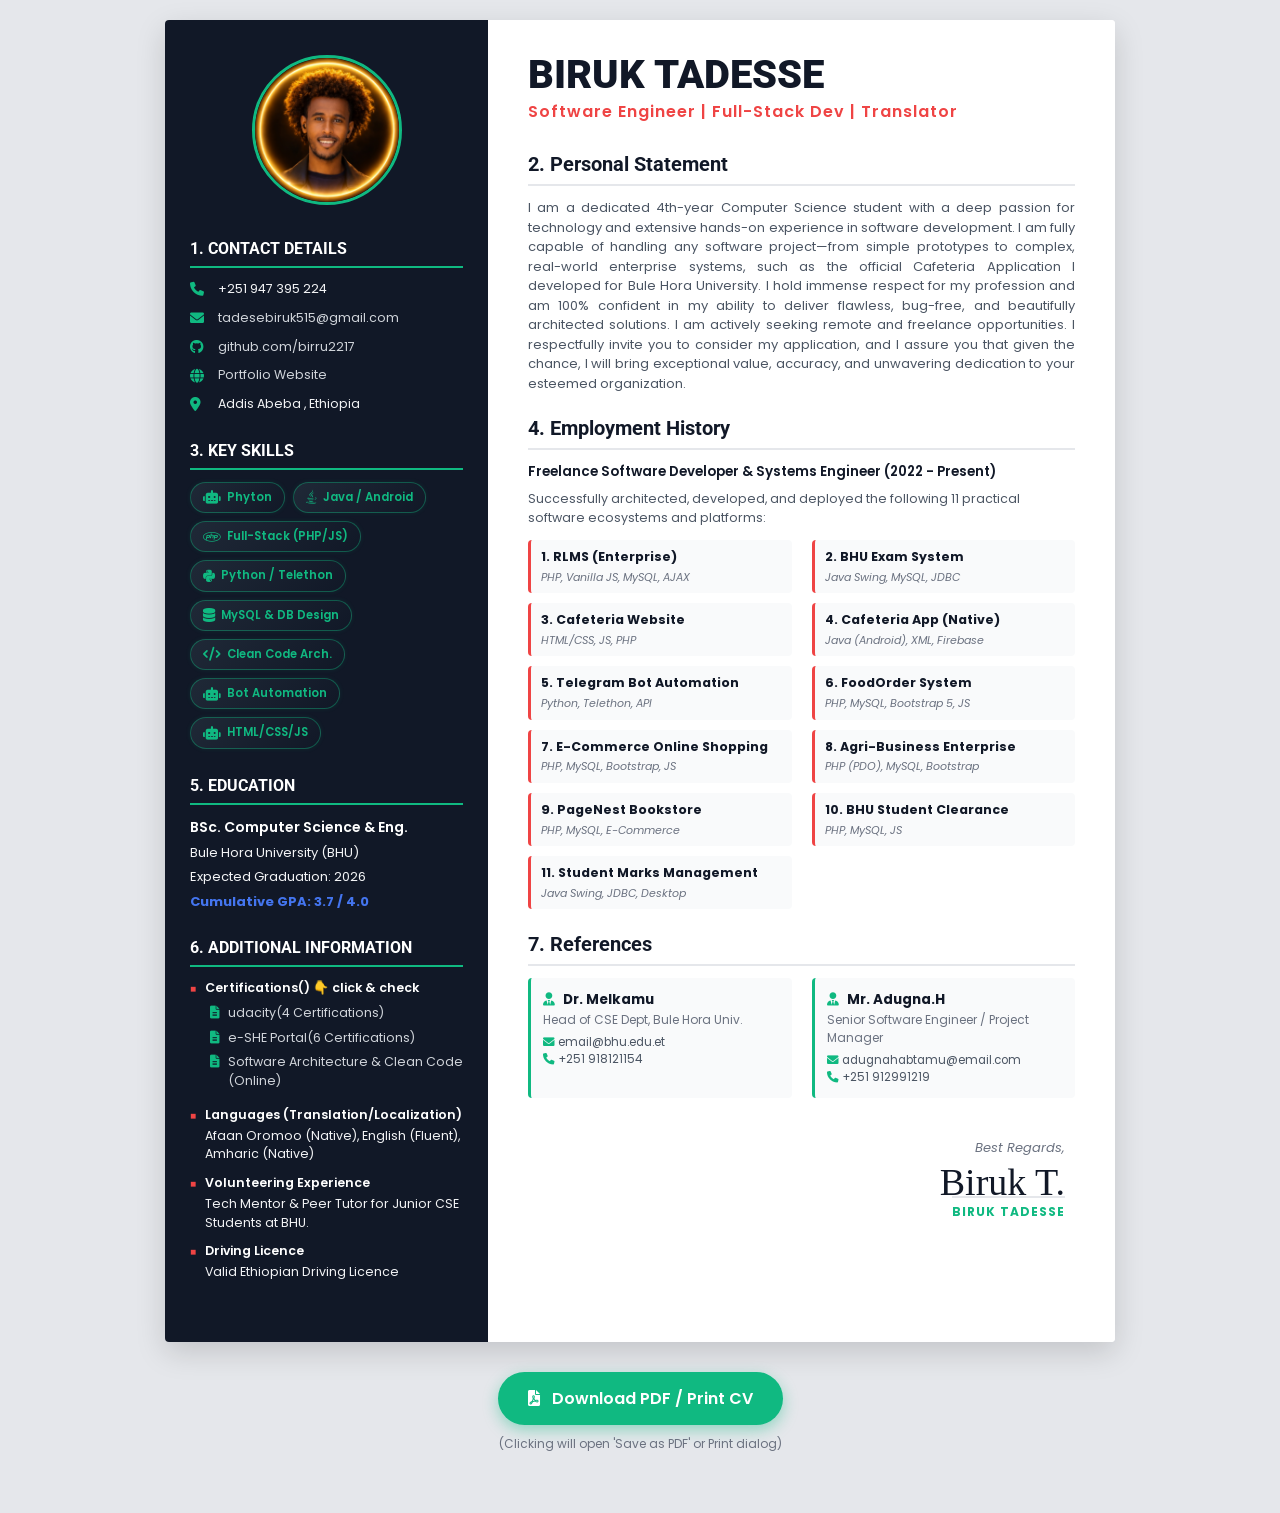
==== my_cv.html @ eb57b022 "Add files via upload" ====
<!DOCTYPE html>
<html lang="en">
<head>
    <meta charset="UTF-8">
    <meta name="viewport" content="width=device-width, initial-scale=1.0">
    <title>Biruk Tadesse - Professional CV</title>
    <link href="https://cdnjs.cloudflare.com/ajax/libs/font-awesome/6.0.0/css/all.min.css" rel="stylesheet">
    <style>
        @import url('https://fonts.googleapis.com/css2?family=Poppins:wght@300;400;500;600;700&family=Roboto:wght@300;400;700;900&display=swap');

        * {
            box-sizing: border-box;
            margin: 0;
            padding: 0;
        }

      body {
            font-family: 'Poppins', sans-serif;
            background-color: #e5e7eb;
            color: #1f2937;
            line-height: 1.5;
            padding: 20px 0; /* Gara olii fi gadii qofa iddoo bana */
            display: flex;
            flex-direction: column; /* Kun CV fi Button wal-jala (Gubbaa fi Jala) akka ta'an godha */
            align-items: center; /* Kun ammoo gidduugaleessa (Center) akka ta'an godha */
        }

        .cv-wrapper {
            display: flex;
            width: 100%;
            max-width: 950px;
            background-color: #ffffff;
            box-shadow: 0 10px 30px rgba(0,0,0,0.15);
            border-radius: 4px;
            overflow: hidden;
        }

        /* --- LEFT COLUMN --- */
        .left-column {
            width: 34%;
            background-color: #111827; 
            color: #f3f4f6;
            padding: 35px 25px;
        }

        .profile-pic-container {
            text-align: center;
            margin-bottom: 25px;
        }

        .profile-pic {
            width: 150px;
            height: 150px;
            border-radius: 50%;
            object-fit: cover;
            border: 3px solid #10b981; /* Red accent matching your template image */
        }

        .left-section {
            margin-bottom: 25px;
        }

        .section-title-left {
            font-family: 'Roboto', sans-serif;
            font-size: 16px;
            font-weight: 700;
            text-transform: uppercase;
            border-bottom: 2px solid #10b981;
            padding-bottom: 5px;
            margin-bottom: 12px;
            color: #ffffff;
        }

        /* 1. Contact Details */
        .contact-item {
            margin-bottom: 10px;
            font-size: 12.5px;
            display: flex;
            align-items: center;
            word-break: break-word;
        }

        .contact-icon {
            color: #10b981;
            width: 20px;
            margin-right: 8px;
            font-size: 14px;
        }

        .contact-item a {
            color: #d1d5db;
            text-decoration: none;
        }
.contact-item a:hover {
            color: #ef4444 !important; /* Halluu diimaa yeroo mouse irra qaban */
            text-decoration: underline;
        }
        /* 3. Key Skills */
        .skill-box { margin-bottom: 12px; }
        .skill-name { font-size: 12.5px; font-weight: 500; margin-bottom: 4px; }
        .progress-bg { width: 100%; height: 5px; background-color: #374151; border-radius: 3px; }
        .progress-fill { height: 100%; background-color: #783737; border-radius: 3px; }
/* Magic Badge Skills */
        .magic-badge {
            background: linear-gradient(135deg, #1f2937, #111827);
            color: #10b981;
            border: 1px solid rgba(16, 185, 129, 0.4);
            padding: 6px 12px;
            border-radius: 20px;
            font-size: 11.5px;
            font-weight: 600;
            display: flex;
            align-items: center;
            transition: all 0.3s ease;
            box-shadow: 0 0 5px rgba(16, 185, 129, 0.1);
            cursor: pointer;
        }
        .magic-badge i { 
            margin-right: 6px; 
            font-size: 14px; 
        }
        .magic-badge:hover {
            background: #10b981;
            color: #ffffff;
            box-shadow: 0 0 15px rgba(16, 185, 129, 0.7);
            transform: translateY(-2px);
            border-color: #10b981;
        }
        /* 5. Education */
        .edu-item { font-size: 13px; margin-bottom: 5px; }
        .edu-bold { font-weight: 600; color: #fff; font-size: 14px; }
        .edu-gpa { color: #4475ef; font-weight: bold; }

        /* 6. Additional Info */
        .add-info-list {
            list-style: none;
            font-size: 12.5px;
        }
        .add-info-list li {
            margin-bottom: 10px;
            padding-left: 15px;
            position: relative;
        }
        .add-info-list li::before {
            content: '■';
            color: #ef4444;
            position: absolute;
            left: 0;
            font-size: 10px;
            top: 2px;
        }
        .info-subtitle { font-weight: 600; color: #fff; display: block; margin-bottom: 2px;}

        /* --- RIGHT COLUMN --- */
        .right-column {
            width: 66%;
            padding: 35px 40px;
            background-color: #ffffff;
        }

        .header-name h1 {
            font-family: 'Roboto', sans-serif;
            font-size: 40px;
            font-weight: 900;
            color: #111827;
            text-transform: uppercase;
            line-height: 1;
        }

        .header-name h2 {
            font-size: 16px;
            color: #ef4444;
            font-weight: 600;
            letter-spacing: 1px;
            margin-top: 5px;
            margin-bottom: 25px;
        }

        .section-title-right {
            font-family: 'Roboto', sans-serif;
            font-size: 20px;
            font-weight: 700;
            color: #111827;
            border-bottom: 2px solid #e5e7eb;
            padding-bottom: 5px;
            margin-bottom: 12px;
            margin-top: 20px;
        }

        /* 2. Personal Statement */
        .personal-statement {
            font-size: 13px;
            color: #4b5563;
            text-align: justify;
        }

        /* 4. Employment History (11 Projects List) */
        .employment-intro {
            font-size: 13.5px;
            font-weight: 600;
            color: #111827;
            margin-bottom: 8px;
        }
        
        .projects-grid {
            display: grid;
            grid-template-columns: 1fr 1fr;
            gap: 10px 20px;
        }

        .project-item {
            font-size: 12.5px;
            color: #374151;
            background: #f9fafb;
            padding: 8px 10px;
            border-left: 3px solid #ef4444;
            border-radius: 4px;
        }

        .project-item strong {
            color: #111827;
            display: block;
            margin-bottom: 2px;
        }

        .tech-stack {
            font-size: 11px;
            color: #6b7280;
            font-style: italic;
        }

        /* 7. References */
        .reference-text {
            font-size: 13.5px;
            font-weight: 500;
            color: #4b5563;
            background: #f3f4f6;
            padding: 10px 15px;
            border-radius: 4px;
            display: inline-block;
        }

     @media print {
            body { padding: 0; background-color: #fff; }
            .cv-wrapper { box-shadow: none; border-radius: 0; max-width: 100%; margin: 0; }
            .no-print { display: none !important; } /* Yeroo print godhamu button ni dhokata */
            * { -webkit-print-color-adjust: exact !important; print-color-adjust: exact !important; }
        }
        /* Certification Links Styling */
        .cert-link {
            color: #d1d5db; /* Halluu adii gara daalachaatti dabu */
            text-decoration: none;
            font-size: 12.5px;
            display: flex;
            align-items: flex-start;
            margin-top: 6px;
            transition: color 0.3s ease;
        }
        .cert-link i {
            margin-top: 2px;
            margin-right: 8px;
            color: #10b981; /* Halluu magariisa */
            font-size: 13px;
        }
        .cert-link:hover {
            color: #10b981; /* Yeroo mouse irra qaban magariisa ta'a */
            text-decoration: underline;
        }
    </style>
</head>
<body>

    <div class="cv-wrapper">
        
        <!-- LEFT COLUMN -->
        <div class="left-column">
            
            <div class="profile-pic-container">
                <img src="profile.png" alt="Biruk Tadesse" class="profile-pic">
            </div>

            <!-- 1. Contact Details -->
            <div class="left-section">
                <div class="section-title-left">1. Contact Details</div>
                <div class="contact-item"><i class="fas fa-phone contact-icon"></i> +251 947 395 224</div>
                <div class="contact-item"><i class="fas fa-envelope contact-icon"></i> <a href="mailto:tadesebiruk515@gmail.com">tadesebiruk515@gmail.com</a></div>
                <div class="contact-item"><i class="fab fa-github contact-icon"></i> <a href="https://github.com/birru2217">github.com/birru2217</a></div>
                <div class="contact-item"><i class="fas fa-globe contact-icon"></i> <a href="https://birru2217.github.io/portfolio/">Portfolio Website</a></div>
                <div class="contact-item"><i class="fas fa-map-marker-alt contact-icon"></i> Addis Abeba , Ethiopia</div>
            </div>

           <!-- 3. Key Skills (Magic Badges) -->
            <div class="left-section">
                <div class="section-title-left">3. Key Skills</div>
                <div style="display: flex; flex-wrap: wrap; gap: 8px;">
                    <div class="magic-badge">
                        <i class="fas fa-robot"></i> Phyton
                    </div>
                    <div class="magic-badge">
                        <i class="fab fa-java"></i> Java / Android
                    </div>
                    <div class="magic-badge">
                        <i class="fab fa-php"></i> Full-Stack (PHP/JS)
                    </div>
                    
                    <div class="magic-badge">
                        <i class="fab fa-python"></i> Python / Telethon
                    </div>
                    <div class="magic-badge">
                        <i class="fas fa-database"></i> MySQL & DB Design
                    </div>
                    <div class="magic-badge">
                        <i class="fas fa-code"></i> Clean Code Arch.
                    </div>
                    <div class="magic-badge">
                        <i class="fas fa-robot"></i> Bot Automation
                    </div>
                     <div class="magic-badge">
                        <i class="fas fa-robot"></i>HTML/CSS/JS
                    </div>
                </div>
            </div>
            <!-- 5. Education -->
            <div class="left-section">
                <div class="section-title-left">5. Education</div>
                <div class="edu-item edu-bold">BSc. Computer Science & Eng.</div>
                <div class="edu-item">Bule Hora University (BHU)</div>
                <div class="edu-item">Expected Graduation: 2026</div>
                <div class="edu-item edu-gpa">Cumulative GPA: 3.7 / 4.0</div>
            </div>

            <!-- 6. Additional Information -->
            <div class="left-section">
                <div class="section-title-left">6. Additional Information</div>
                <ul class="add-info-list">
                   <li style="margin-bottom: 15px;">
                        <span class="info-subtitle" style="margin-bottom: 5px;">Certifications() 👇 click & check</span>
                        <div style="padding-left: 5px;">
                            <!-- Link 1 -->
                            <a href="udacity_certs.pdf" target="_blank" class="cert-link">
                                <i class="fas fa-file-alt"></i> udacity(4 Certifications)
                            </a>
                            <!-- Link 2 -->
                            <a href="eshe_certs.pdf" target="_blank" class="cert-link">
                                <i class="fas fa-file-alt"></i> e-SHE Portal(6 Certifications)
                            </a>
                            <!-- Link 3 -->
                            <a href="software_arch.pdf" target="_blank" class="cert-link">
                                <i class="fas fa-file-alt"></i> Software Architecture & Clean Code (Online)
                            </a>
                        </div>
                    </li>
                    <li>
                        <span class="info-subtitle">Languages (Translation/Localization)</span>
                        Afaan Oromoo (Native), English (Fluent), Amharic (Native)
                    </li>
                    <li>
                        <span class="info-subtitle">Volunteering Experience</span>
                        Tech Mentor & Peer Tutor for Junior CSE Students at BHU.
                    </li>
                    <li>
                        <span class="info-subtitle">Driving Licence</span>
                        Valid Ethiopian Driving Licence
                    </li>
                </ul>
            </div>

        </div>

        <!-- RIGHT COLUMN -->
        <div class="right-column">
            
            <div class="header-name">
                <h1>Biruk Tadesse</h1>
                <h2>Software Engineer | Full-Stack Dev | Translator</h2>
            </div>

            <!-- 2. Personal Statement -->
            <div>
                <div class="section-title-right">2. Personal Statement</div>
               <p class="personal-statement">
    I am a dedicated 4th-year Computer Science student with a deep passion for technology and extensive hands-on experience in software development. I am fully capable of handling any software project—from simple prototypes to complex, real-world enterprise systems, such as the official Cafeteria Application I developed for Bule Hora University. I hold immense respect for my profession and am 100% confident in my ability to deliver flawless, bug-free, and beautifully architected solutions. I am actively seeking remote and freelance opportunities. I respectfully invite you to consider my application, and I assure you that given the chance, I will bring exceptional value, accuracy, and unwavering dedication to your esteemed organization.
</p>
            </div>

            <!-- 4. Employment History (Mapped to the 11 Projects) -->
            <div>
                <div class="section-title-right">4. Employment History</div>
                <p class="employment-intro">Freelance Software Developer & Systems Engineer (2022 - Present)</p>
                <p style="font-size: 12.5px; color: #4b5563; margin-bottom: 12px;">Successfully architected, developed, and deployed the following 11 practical software ecosystems and platforms:</p>
                
                <div class="projects-grid">
                    <div class="project-item">
                        <strong>1. RLMS (Enterprise)</strong>
                        <div class="tech-stack">PHP, Vanilla JS, MySQL, AJAX</div>
                    </div>
                    <div class="project-item">
                        <strong>2. BHU Exam System</strong>
                        <div class="tech-stack">Java Swing, MySQL, JDBC</div>
                    </div>
                    <div class="project-item">
                        <strong>3. Cafeteria Website</strong>
                        <div class="tech-stack">HTML/CSS, JS, PHP</div>
                    </div>
                    <div class="project-item">
                        <strong>4. Cafeteria App (Native)</strong>
                        <div class="tech-stack">Java (Android), XML, Firebase</div>
                    </div>
                    <div class="project-item">
                        <strong>5. Telegram Bot Automation</strong>
                        <div class="tech-stack">Python, Telethon, API</div>
                    </div>
                    <div class="project-item">
                        <strong>6. FoodOrder System</strong>
                        <div class="tech-stack">PHP, MySQL, Bootstrap 5, JS</div>
                    </div>
                    <div class="project-item">
                        <strong>7. E-Commerce Online Shopping</strong>
                        <div class="tech-stack">PHP, MySQL, Bootstrap, JS</div>
                    </div>
                    <div class="project-item">
                        <strong>8. Agri-Business Enterprise</strong>
                        <div class="tech-stack">PHP (PDO), MySQL, Bootstrap</div>
                    </div>
                    <div class="project-item">
                        <strong>9. PageNest Bookstore</strong>
                        <div class="tech-stack">PHP, MySQL, E-Commerce</div>
                    </div>
                    <div class="project-item">
                        <strong>10. BHU Student Clearance</strong>
                        <div class="tech-stack">PHP, MySQL, JS</div>
                    </div>
                    <div class="project-item">
                        <strong>11. Student Marks Management</strong>
                        <div class="tech-stack">Java Swing, JDBC, Desktop</div>
                    </div>
                </div>
            </div>

       <!-- 7. References -->
            <div style="margin-top: 15px;">
                <div class="section-title-right">7. References</div>
                
                <div style="display: flex; gap: 20px; margin-top: 10px;">
                    <!-- Reference 1 -->
                    <div style="flex: 1; background: #f9fafb; padding: 12px; border-left: 3px solid #10b981; border-radius: 4px;">
                        <strong style="color: #111827; display: block; font-size: 13.5px;">
                            <i class="fas fa-user-tie" style="color: #10b981; margin-right: 5px;"></i> Dr. Melkamu
                        </strong>
                        <span style="font-size: 12px; color: #6b7280; display: block; margin-bottom: 5px;">Head of CSE Dept, Bule Hora Univ.</span>
                        <div style="font-size: 11.5px; color: #4b5563;">
                            <i class="fas fa-envelope" style="color: #10b981;"></i> email@bhu.edu.et <br>
                            <i class="fas fa-phone" style="color: #10b981;"></i> +251 918121154
                        </div>
                    </div>

                    <!-- Reference 2 -->
                    <div style="flex: 1; background: #f9fafb; padding: 12px; border-left: 3px solid #10b981; border-radius: 4px;">
                        <strong style="color: #111827; display: block; font-size: 13.5px;">
                            <i class="fas fa-user-tie" style="color: #10b981; margin-right: 5px;"></i> Mr. Adugna.H
                        </strong>
                        <span style="font-size: 12px; color: #6b7280; display: block; margin-bottom: 5px;">Senior Software Engineer / Project Manager</span>
                        <div style="font-size: 11.5px; color: #4b5563;">
                            <i class="fas fa-envelope" style="color: #10b981;"></i> adugnahabtamu@email.com <br>
                            <i class="fas fa-phone" style="color: #10b981;"></i> +251 912991219
                        </div>
                    </div>
                </div>
            </div>

            <!-- Signature (Mallattoo) Section -->
            <div style="margin-top: 40px; text-align: right; padding-right: 10px;">
                <div style="font-size: 13px; color: #6b7280; margin-bottom: 5px; font-style: italic;">Best Regards,</div>
                <!-- Qubee 'B' irraa kan eegalu mallattoo bifa bareedaan -->
                <div style="font-family: 'Brush Script MT', 'Lucida Handwriting', cursive; font-size: 38px; color: #111827; line-height: 1; margin-bottom: -5px;">
                    Biruk T.
                </div>
                <div style="font-size: 12px; color: #10b981; font-weight: 700; border-top: 2px solid #e5e7eb; display: inline-block; padding-top: 5px; text-transform: uppercase; letter-spacing: 1px;">
                    Biruk Tadesse
                </div>
            </div>

        </div> <!-- End of Right Column -->
    </div> <!-- End of CV Wrapper -->

    <!-- Download / Print Button (Yeroo print godhan ni dhokata) -->
    <div class="no-print" style="text-align: center; margin-top: 30px; margin-bottom: 40px; width: 100%;">
        <button onclick="window.print()" style="background-color: #10b981; color: white; border: none; padding: 14px 30px; font-size: 16px; font-weight: 600; border-radius: 30px; cursor: pointer; box-shadow: 0 5px 15px rgba(16,185,129,0.4); font-family: 'Poppins', sans-serif; transition: all 0.3s ease;">
            <i class="fas fa-file-pdf" style="margin-right: 8px;"></i> Download PDF / Print CV
        </button>
        <p style="font-size: 12px; color: #6b7280; margin-top: 10px;">(Clicking will open 'Save as PDF' or Print dialog)</p>
    </div>

</body>
</html>
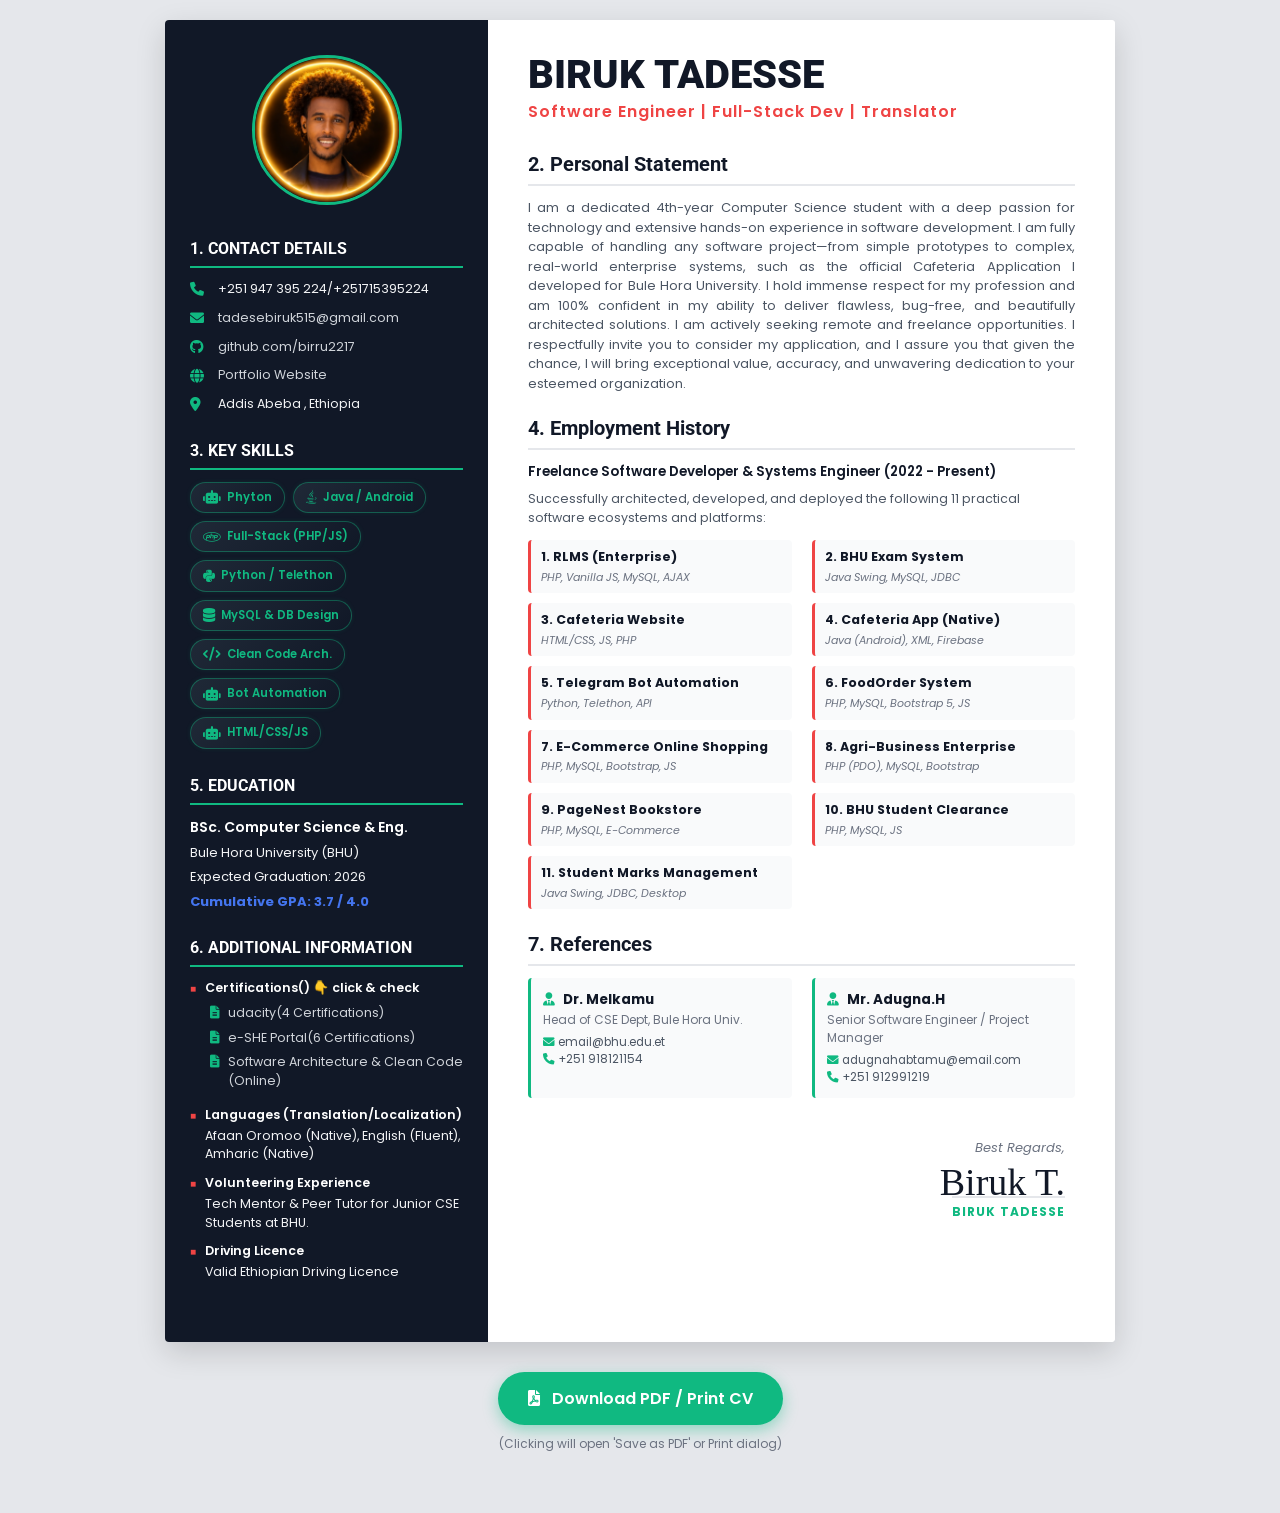
==== commit 63d95c96: "Update my_cv.html" ====
--- a/my_cv.html
+++ b/my_cv.html
@@ -282,7 +282,7 @@
             <!-- 1. Contact Details -->
             <div class="left-section">
                 <div class="section-title-left">1. Contact Details</div>
-                <div class="contact-item"><i class="fas fa-phone contact-icon"></i> +251 947 395 224</div>
+                <div class="contact-item"><i class="fas fa-phone contact-icon"></i> +251 947 395 224/+251715395224</div>
                 <div class="contact-item"><i class="fas fa-envelope contact-icon"></i> <a href="mailto:tadesebiruk515@gmail.com">tadesebiruk515@gmail.com</a></div>
                 <div class="contact-item"><i class="fab fa-github contact-icon"></i> <a href="https://github.com/birru2217">github.com/birru2217</a></div>
                 <div class="contact-item"><i class="fas fa-globe contact-icon"></i> <a href="https://birru2217.github.io/portfolio/">Portfolio Website</a></div>
@@ -492,4 +492,4 @@
     </div>
 
 </body>
-</html>+</html>
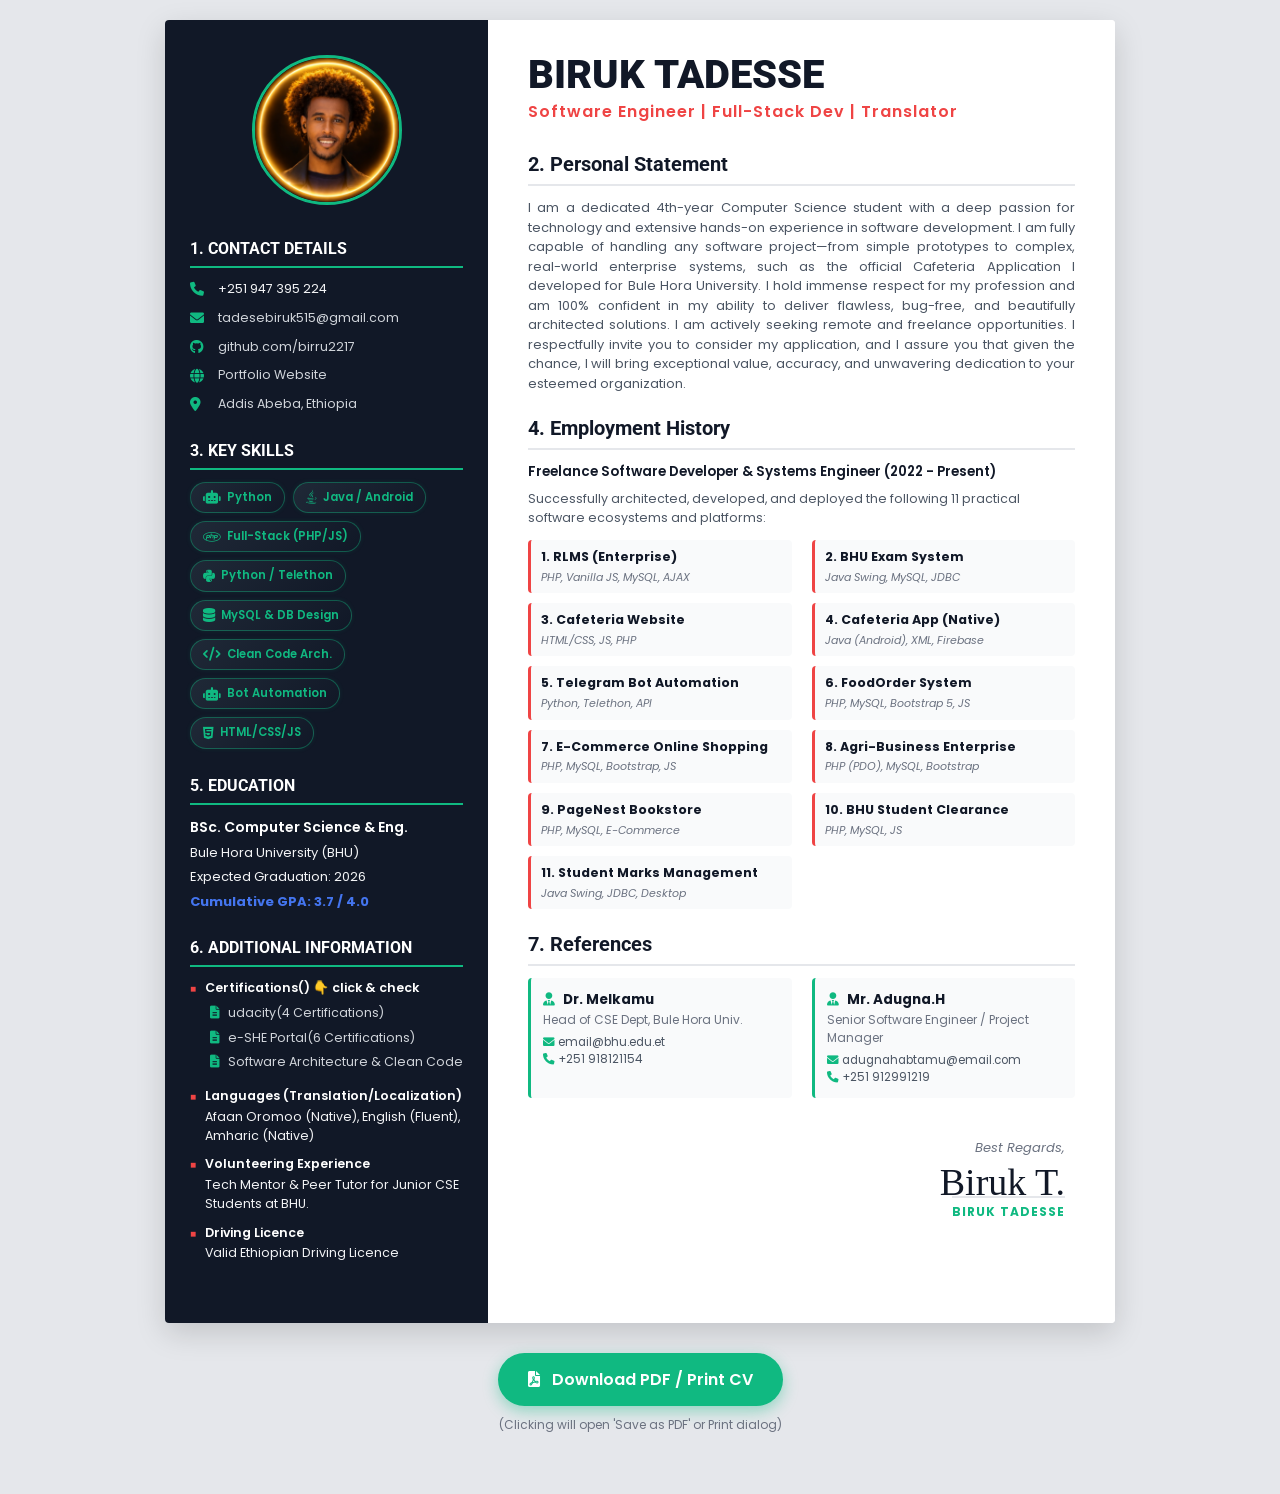
==== commit 04839902: "Add files via upload" ====
--- a/my_cv.html
+++ b/my_cv.html
@@ -14,15 +14,15 @@
             padding: 0;
         }
 
-      body {
+        body {
             font-family: 'Poppins', sans-serif;
             background-color: #e5e7eb;
             color: #1f2937;
             line-height: 1.5;
-            padding: 20px 0; /* Gara olii fi gadii qofa iddoo bana */
+            padding: 20px 0; 
             display: flex;
-            flex-direction: column; /* Kun CV fi Button wal-jala (Gubbaa fi Jala) akka ta'an godha */
-            align-items: center; /* Kun ammoo gidduugaleessa (Center) akka ta'an godha */
+            flex-direction: column; 
+            align-items: center; 
         }
 
         .cv-wrapper {
@@ -53,7 +53,7 @@
             height: 150px;
             border-radius: 50%;
             object-fit: cover;
-            border: 3px solid #10b981; /* Red accent matching your template image */
+            border: 3px solid #10b981; 
         }
 
         .left-section {
@@ -91,8 +91,8 @@
             color: #d1d5db;
             text-decoration: none;
         }
-.contact-item a:hover {
-            color: #ef4444 !important; /* Halluu diimaa yeroo mouse irra qaban */
+        .contact-item a:hover {
+            color: #ef4444 !important; 
             text-decoration: underline;
         }
         /* 3. Key Skills */
@@ -100,7 +100,7 @@
         .skill-name { font-size: 12.5px; font-weight: 500; margin-bottom: 4px; }
         .progress-bg { width: 100%; height: 5px; background-color: #374151; border-radius: 3px; }
         .progress-fill { height: 100%; background-color: #783737; border-radius: 3px; }
-/* Magic Badge Skills */
+        /* Magic Badge Skills */
         .magic-badge {
             background: linear-gradient(135deg, #1f2937, #111827);
             color: #10b981;
@@ -240,15 +240,15 @@
             display: inline-block;
         }
 
-     @media print {
+        @media print {
             body { padding: 0; background-color: #fff; }
             .cv-wrapper { box-shadow: none; border-radius: 0; max-width: 100%; margin: 0; }
-            .no-print { display: none !important; } /* Yeroo print godhamu button ni dhokata */
+            .no-print { display: none !important; } 
             * { -webkit-print-color-adjust: exact !important; print-color-adjust: exact !important; }
         }
         /* Certification Links Styling */
         .cert-link {
-            color: #d1d5db; /* Halluu adii gara daalachaatti dabu */
+            color: #d1d5db; 
             text-decoration: none;
             font-size: 12.5px;
             display: flex;
@@ -259,11 +259,11 @@
         .cert-link i {
             margin-top: 2px;
             margin-right: 8px;
-            color: #10b981; /* Halluu magariisa */
+            color: #10b981; 
             font-size: 13px;
         }
         .cert-link:hover {
-            color: #10b981; /* Yeroo mouse irra qaban magariisa ta'a */
+            color: #10b981; 
             text-decoration: underline;
         }
     </style>
@@ -282,11 +282,12 @@
             <!-- 1. Contact Details -->
             <div class="left-section">
                 <div class="section-title-left">1. Contact Details</div>
-                <div class="contact-item"><i class="fas fa-phone contact-icon"></i> +251 947 395 224/+251715395224</div>
+                <div class="contact-item"><i class="fas fa-phone contact-icon"></i> +251 947 395 224</div>
                 <div class="contact-item"><i class="fas fa-envelope contact-icon"></i> <a href="mailto:tadesebiruk515@gmail.com">tadesebiruk515@gmail.com</a></div>
-                <div class="contact-item"><i class="fab fa-github contact-icon"></i> <a href="https://github.com/birru2217">github.com/birru2217</a></div>
-                <div class="contact-item"><i class="fas fa-globe contact-icon"></i> <a href="https://birru2217.github.io/portfolio/">Portfolio Website</a></div>
-                <div class="contact-item"><i class="fas fa-map-marker-alt contact-icon"></i> Addis Abeba , Ethiopia</div>
+                <div class="contact-item"><i class="fab fa-github contact-icon"></i> <a href="https://github.com/birru2217" target="_blank">github.com/birru2217</a></div>
+                <div class="contact-item"><i class="fas fa-globe contact-icon"></i> <a href="https://birru2217.github.io/portfolio/" target="_blank">Portfolio Website</a></div>
+                <!-- Location linkii Google Maps itti godheera akka banamuuf -->
+                <div class="contact-item"><i class="fas fa-map-marker-alt contact-icon"></i> <a href="https://www.google.com/maps/place/Addis+Ababa,+Ethiopia" target="_blank">Addis Abeba, Ethiopia</a></div>
             </div>
 
            <!-- 3. Key Skills (Magic Badges) -->
@@ -294,7 +295,7 @@
                 <div class="section-title-left">3. Key Skills</div>
                 <div style="display: flex; flex-wrap: wrap; gap: 8px;">
                     <div class="magic-badge">
-                        <i class="fas fa-robot"></i> Phyton
+                        <i class="fas fa-robot"></i> Python
                     </div>
                     <div class="magic-badge">
                         <i class="fab fa-java"></i> Java / Android
@@ -302,7 +303,6 @@
                     <div class="magic-badge">
                         <i class="fab fa-php"></i> Full-Stack (PHP/JS)
                     </div>
-                    
                     <div class="magic-badge">
                         <i class="fab fa-python"></i> Python / Telethon
                     </div>
@@ -316,10 +316,11 @@
                         <i class="fas fa-robot"></i> Bot Automation
                     </div>
                      <div class="magic-badge">
-                        <i class="fas fa-robot"></i>HTML/CSS/JS
+                        <i class="fab fa-html5"></i> HTML/CSS/JS
                     </div>
                 </div>
             </div>
+
             <!-- 5. Education -->
             <div class="left-section">
                 <div class="section-title-left">5. Education</div>
@@ -336,17 +337,17 @@
                    <li style="margin-bottom: 15px;">
                         <span class="info-subtitle" style="margin-bottom: 5px;">Certifications() 👇 click & check</span>
                         <div style="padding-left: 5px;">
-                            <!-- Link 1 -->
-                            <a href="udacity_certs.pdf" target="_blank" class="cert-link">
+                            <!-- Link 1 (Jijjiirameera) -->
+                            <a href="https://birru2217.github.io/portfolio/udacity_certs.pdf" target="_blank" class="cert-link">
                                 <i class="fas fa-file-alt"></i> udacity(4 Certifications)
                             </a>
-                            <!-- Link 2 -->
-                            <a href="eshe_certs.pdf" target="_blank" class="cert-link">
+                            <!-- Link 2 (Jijjiirameera) -->
+                            <a href="https://birru2217.github.io/portfolio/eshe_certs.pdf" target="_blank" class="cert-link">
                                 <i class="fas fa-file-alt"></i> e-SHE Portal(6 Certifications)
                             </a>
-                            <!-- Link 3 -->
-                            <a href="software_arch.pdf" target="_blank" class="cert-link">
-                                <i class="fas fa-file-alt"></i> Software Architecture & Clean Code (Online)
+                            <!-- Link 3 (Jijjiirameera) -->
+                            <a href="https://birru2217.github.io/portfolio/software_arch.pdf" target="_blank" class="cert-link">
+                                <i class="fas fa-file-alt"></i> Software Architecture & Clean Code
                             </a>
                         </div>
                     </li>
@@ -379,11 +380,11 @@
             <div>
                 <div class="section-title-right">2. Personal Statement</div>
                <p class="personal-statement">
-    I am a dedicated 4th-year Computer Science student with a deep passion for technology and extensive hands-on experience in software development. I am fully capable of handling any software project—from simple prototypes to complex, real-world enterprise systems, such as the official Cafeteria Application I developed for Bule Hora University. I hold immense respect for my profession and am 100% confident in my ability to deliver flawless, bug-free, and beautifully architected solutions. I am actively seeking remote and freelance opportunities. I respectfully invite you to consider my application, and I assure you that given the chance, I will bring exceptional value, accuracy, and unwavering dedication to your esteemed organization.
-</p>
-            </div>
-
-            <!-- 4. Employment History (Mapped to the 11 Projects) -->
+                    I am a dedicated 4th-year Computer Science student with a deep passion for technology and extensive hands-on experience in software development. I am fully capable of handling any software project—from simple prototypes to complex, real-world enterprise systems, such as the official Cafeteria Application I developed for Bule Hora University. I hold immense respect for my profession and am 100% confident in my ability to deliver flawless, bug-free, and beautifully architected solutions. I am actively seeking remote and freelance opportunities. I respectfully invite you to consider my application, and I assure you that given the chance, I will bring exceptional value, accuracy, and unwavering dedication to your esteemed organization.
+                </p>
+            </div>
+
+            <!-- 4. Employment History -->
             <div>
                 <div class="section-title-right">4. Employment History</div>
                 <p class="employment-intro">Freelance Software Developer & Systems Engineer (2022 - Present)</p>
@@ -437,7 +438,7 @@
                 </div>
             </div>
 
-       <!-- 7. References -->
+            <!-- 7. References -->
             <div style="margin-top: 15px;">
                 <div class="section-title-right">7. References</div>
                 
@@ -471,7 +472,6 @@
             <!-- Signature (Mallattoo) Section -->
             <div style="margin-top: 40px; text-align: right; padding-right: 10px;">
                 <div style="font-size: 13px; color: #6b7280; margin-bottom: 5px; font-style: italic;">Best Regards,</div>
-                <!-- Qubee 'B' irraa kan eegalu mallattoo bifa bareedaan -->
                 <div style="font-family: 'Brush Script MT', 'Lucida Handwriting', cursive; font-size: 38px; color: #111827; line-height: 1; margin-bottom: -5px;">
                     Biruk T.
                 </div>
@@ -492,4 +492,4 @@
     </div>
 
 </body>
-</html>
+</html>
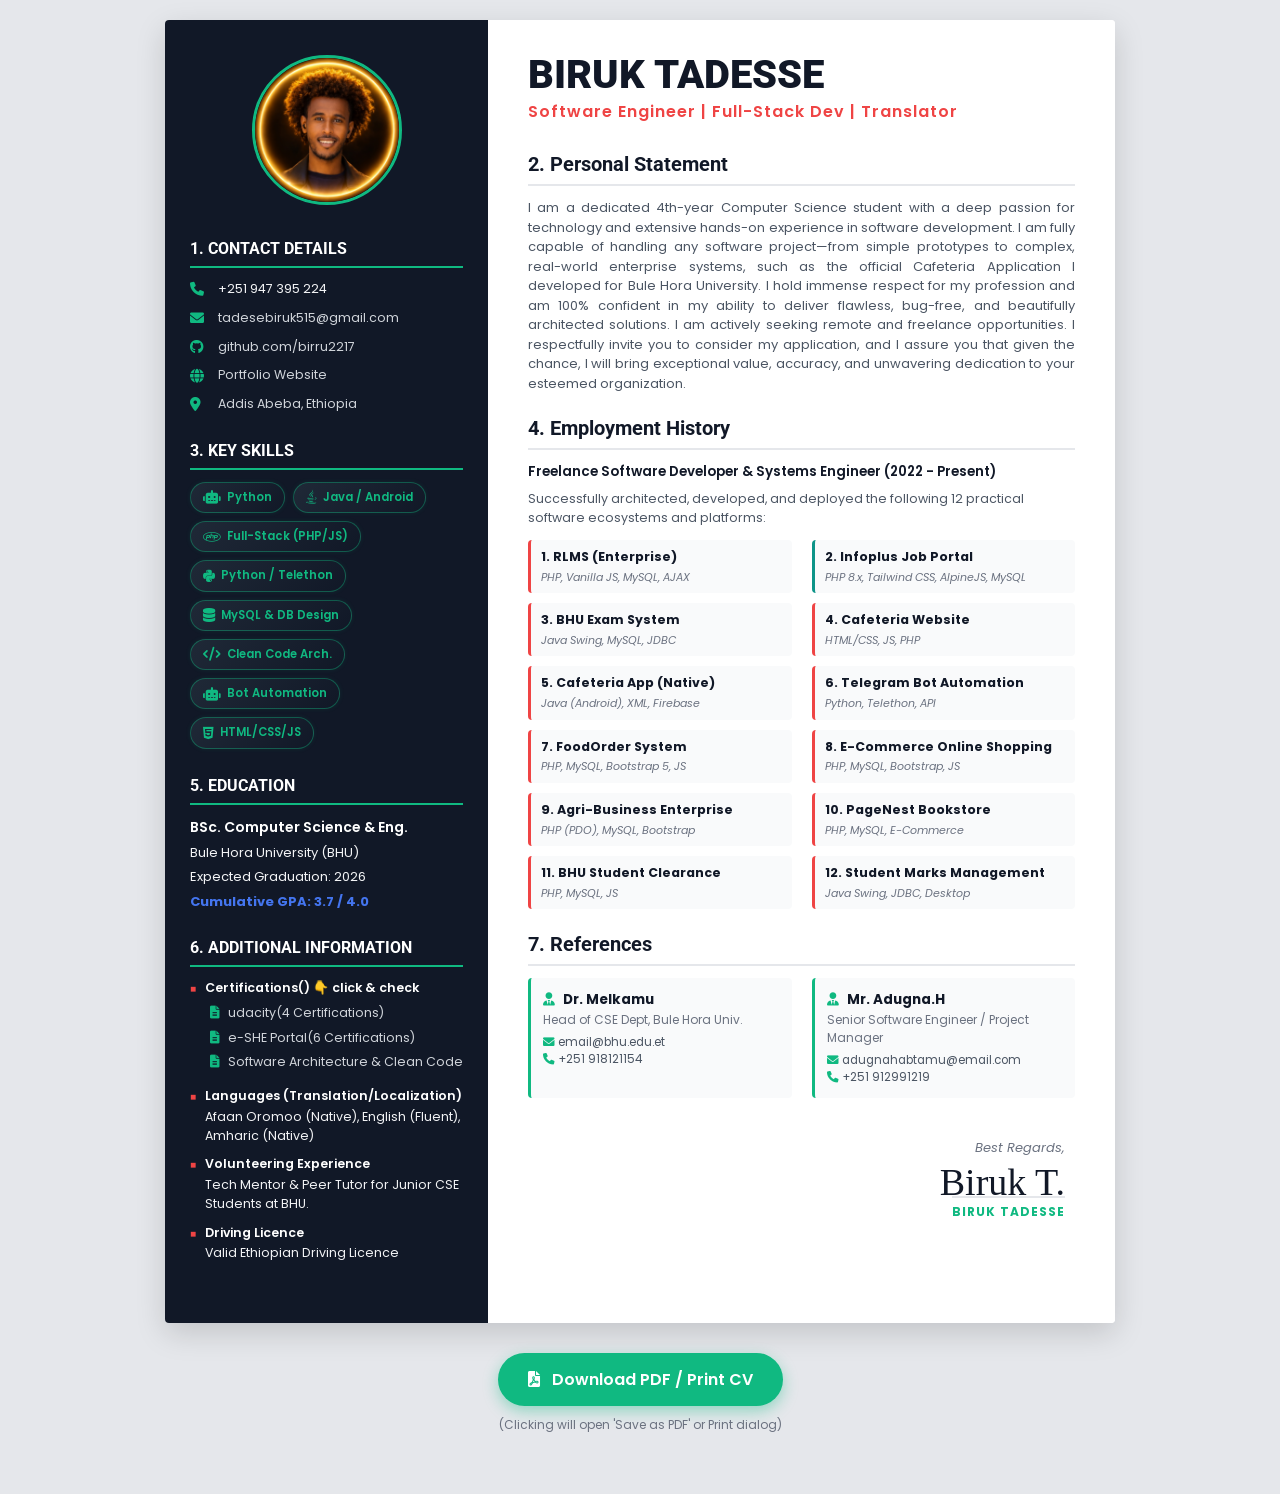
==== commit e1f7dca7: "Add files via upload" ====
--- a/my_cv.html
+++ b/my_cv.html
@@ -194,7 +194,7 @@
             text-align: justify;
         }
 
-        /* 4. Employment History (11 Projects List) */
+        /* 4. Employment History (Projects List) */
         .employment-intro {
             font-size: 13.5px;
             font-weight: 600;
@@ -215,6 +215,11 @@
             padding: 8px 10px;
             border-left: 3px solid #ef4444;
             border-radius: 4px;
+        }
+
+        /* Custom Left Border For New Project */
+        .project-item.infoplus-theme {
+            border-left: 3px solid #0d9488;
         }
 
         .project-item strong {
@@ -337,15 +342,12 @@
                    <li style="margin-bottom: 15px;">
                         <span class="info-subtitle" style="margin-bottom: 5px;">Certifications() 👇 click & check</span>
                         <div style="padding-left: 5px;">
-                            <!-- Link 1 (Jijjiirameera) -->
                             <a href="https://birru2217.github.io/portfolio/udacity_certs.pdf" target="_blank" class="cert-link">
                                 <i class="fas fa-file-alt"></i> udacity(4 Certifications)
                             </a>
-                            <!-- Link 2 (Jijjiirameera) -->
                             <a href="https://birru2217.github.io/portfolio/eshe_certs.pdf" target="_blank" class="cert-link">
                                 <i class="fas fa-file-alt"></i> e-SHE Portal(6 Certifications)
                             </a>
-                            <!-- Link 3 (Jijjiirameera) -->
                             <a href="https://birru2217.github.io/portfolio/software_arch.pdf" target="_blank" class="cert-link">
                                 <i class="fas fa-file-alt"></i> Software Architecture & Clean Code
                             </a>
@@ -388,51 +390,57 @@
             <div>
                 <div class="section-title-right">4. Employment History</div>
                 <p class="employment-intro">Freelance Software Developer & Systems Engineer (2022 - Present)</p>
-                <p style="font-size: 12.5px; color: #4b5563; margin-bottom: 12px;">Successfully architected, developed, and deployed the following 11 practical software ecosystems and platforms:</p>
+                <!-- 🪄 NUMBER UPDATED TO 12 -->
+                <p style="font-size: 12.5px; color: #4b5563; margin-bottom: 12px;">Successfully architected, developed, and deployed the following 12 practical software ecosystems and platforms:</p>
                 
                 <div class="projects-grid">
                     <div class="project-item">
                         <strong>1. RLMS (Enterprise)</strong>
                         <div class="tech-stack">PHP, Vanilla JS, MySQL, AJAX</div>
                     </div>
-                    <div class="project-item">
-                        <strong>2. BHU Exam System</strong>
+                    <!-- 🪄 NEW INFOPLUS PROJECT ADDED AS #2 -->
+                    <div class="project-item infoplus-theme">
+                        <strong>2. Infoplus Job Portal</strong>
+                        <div class="tech-stack">PHP 8.x, Tailwind CSS, AlpineJS, MySQL</div>
+                    </div>
+                    <div class="project-item">
+                        <strong>3. BHU Exam System</strong>
                         <div class="tech-stack">Java Swing, MySQL, JDBC</div>
                     </div>
                     <div class="project-item">
-                        <strong>3. Cafeteria Website</strong>
+                        <strong>4. Cafeteria Website</strong>
                         <div class="tech-stack">HTML/CSS, JS, PHP</div>
                     </div>
                     <div class="project-item">
-                        <strong>4. Cafeteria App (Native)</strong>
+                        <strong>5. Cafeteria App (Native)</strong>
                         <div class="tech-stack">Java (Android), XML, Firebase</div>
                     </div>
                     <div class="project-item">
-                        <strong>5. Telegram Bot Automation</strong>
+                        <strong>6. Telegram Bot Automation</strong>
                         <div class="tech-stack">Python, Telethon, API</div>
                     </div>
                     <div class="project-item">
-                        <strong>6. FoodOrder System</strong>
+                        <strong>7. FoodOrder System</strong>
                         <div class="tech-stack">PHP, MySQL, Bootstrap 5, JS</div>
                     </div>
                     <div class="project-item">
-                        <strong>7. E-Commerce Online Shopping</strong>
+                        <strong>8. E-Commerce Online Shopping</strong>
                         <div class="tech-stack">PHP, MySQL, Bootstrap, JS</div>
                     </div>
                     <div class="project-item">
-                        <strong>8. Agri-Business Enterprise</strong>
+                        <strong>9. Agri-Business Enterprise</strong>
                         <div class="tech-stack">PHP (PDO), MySQL, Bootstrap</div>
                     </div>
                     <div class="project-item">
-                        <strong>9. PageNest Bookstore</strong>
+                        <strong>10. PageNest Bookstore</strong>
                         <div class="tech-stack">PHP, MySQL, E-Commerce</div>
                     </div>
                     <div class="project-item">
-                        <strong>10. BHU Student Clearance</strong>
+                        <strong>11. BHU Student Clearance</strong>
                         <div class="tech-stack">PHP, MySQL, JS</div>
                     </div>
                     <div class="project-item">
-                        <strong>11. Student Marks Management</strong>
+                        <strong>12. Student Marks Management</strong>
                         <div class="tech-stack">Java Swing, JDBC, Desktop</div>
                     </div>
                 </div>
